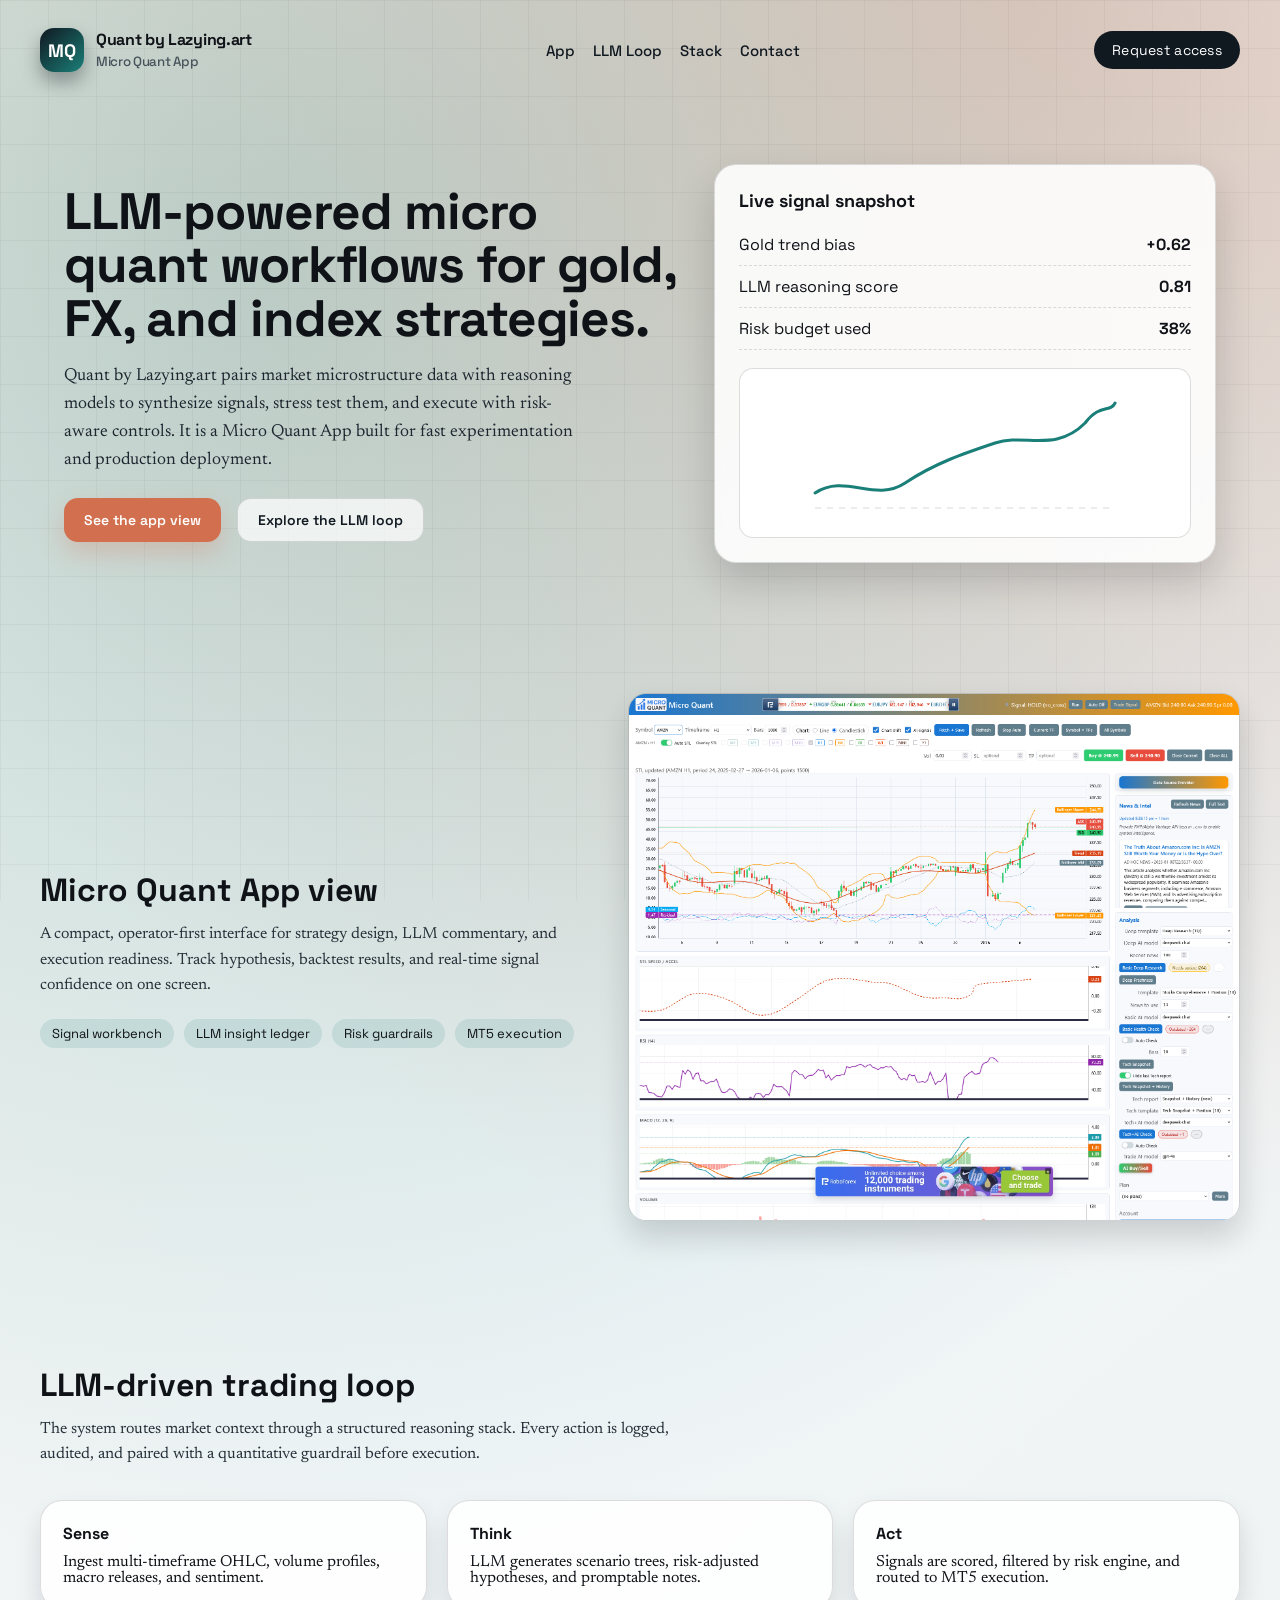
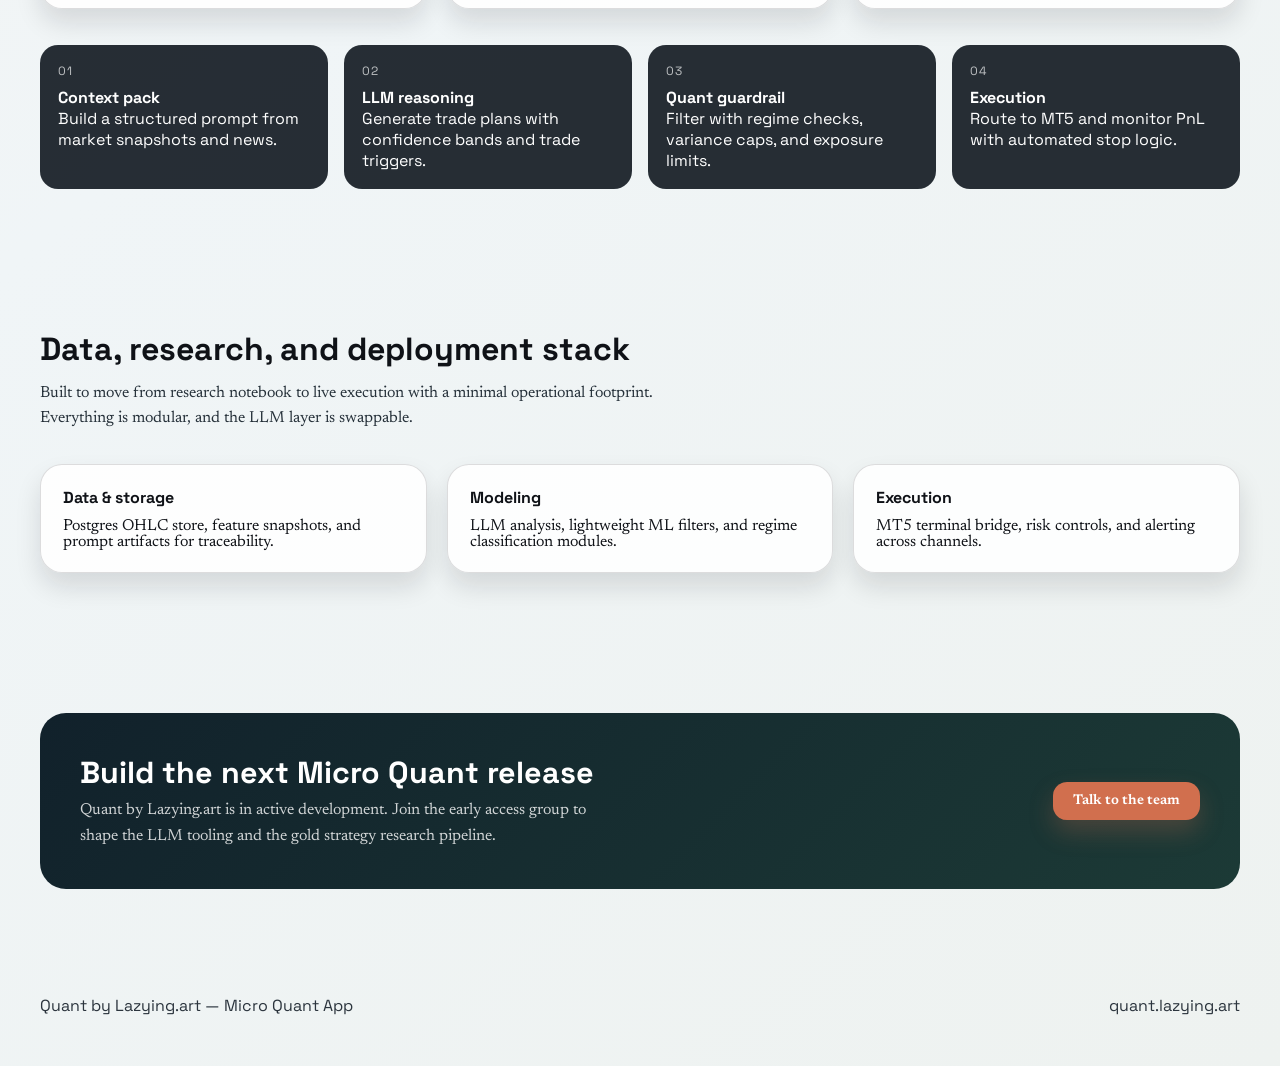
==== docs/index.html @ c565c8b7 "Site: move landing page into docs/ for GitHub Pages" ====
<!doctype html>
<html lang="en">
  <head>
    <meta charset="utf-8" />
    <meta name="viewport" content="width=device-width, initial-scale=1" />
    <title>Quant by Lazying.art — Micro Quant App</title>
    <meta
      name="description"
      content="Quant by Lazying.art is a Micro Quant App that uses LLM reasoning, real-time market data, and risk-aware execution to automate trading research and deployment."
    />
    <meta property="og:title" content="Quant by Lazying.art — Micro Quant App" />
    <meta
      property="og:description"
      content="LLM-guided research, signal synthesis, and execution for modern quantitative trading."
    />
    <meta property="og:type" content="website" />
    <meta property="og:url" content="https://quant.lazying.art" />

    <link rel="preconnect" href="https://fonts.googleapis.com" />
    <link rel="preconnect" href="https://fonts.gstatic.com" crossorigin />
    <link
      href="https://fonts.googleapis.com/css2?family=Space+Grotesk:wght@400;500;600;700&family=Newsreader:opsz,wght@6..72,400;6..72,600&display=swap"
      rel="stylesheet"
    />

    <style>
      :root {
        --ink: #0f1217;
        --night: #101820;
        --jade: #1b7f79;
        --copper: #d16f4e;
        --sand: #f4efe8;
        --fog: #e7ecef;
        --gold: #f2c94c;
        --glow: rgba(210, 111, 78, 0.25);
        --card: rgba(255, 255, 255, 0.88);
        --grid: rgba(15, 18, 23, 0.08);
        --border: rgba(15, 18, 23, 0.14);
        --shadow: 0 18px 38px rgba(15, 18, 23, 0.18);
        --radius: 22px;
        --max: 1200px;
      }

      * {
        box-sizing: border-box;
        margin: 0;
        padding: 0;
      }

      body {
        font-family: "Newsreader", "Times New Roman", serif;
        background:
          radial-gradient(circle at 20% 10%, rgba(27, 127, 121, 0.25), transparent 50%),
          radial-gradient(circle at 80% 0%, rgba(210, 111, 78, 0.3), transparent 45%),
          linear-gradient(140deg, #f6f3ee 0%, #f0f5f7 50%, #eef2f0 100%);
        color: var(--ink);
        min-height: 100vh;
      }

      body::before {
        content: "";
        position: fixed;
        inset: 0;
        background-image:
          linear-gradient(var(--grid) 1px, transparent 1px),
          linear-gradient(90deg, var(--grid) 1px, transparent 1px);
        background-size: 48px 48px;
        opacity: 0.45;
        pointer-events: none;
        z-index: 0;
      }

      header,
      section,
      footer {
        position: relative;
        z-index: 1;
      }

      header {
        padding: 28px 24px;
      }

      .nav {
        max-width: var(--max);
        margin: 0 auto;
        display: flex;
        align-items: center;
        justify-content: space-between;
        gap: 16px;
      }

      .logo {
        display: flex;
        align-items: center;
        gap: 12px;
        font-family: "Space Grotesk", sans-serif;
        font-weight: 700;
        letter-spacing: -0.02em;
      }

      .logo-mark {
        width: 44px;
        height: 44px;
        border-radius: 14px;
        background: linear-gradient(135deg, var(--night), var(--jade));
        display: grid;
        place-items: center;
        color: #fff;
        font-size: 18px;
        box-shadow: 0 10px 18px rgba(16, 24, 32, 0.35);
      }

      .nav-links {
        display: flex;
        gap: 18px;
        font-family: "Space Grotesk", sans-serif;
        font-weight: 500;
        font-size: 15px;
      }

      .nav-links a {
        text-decoration: none;
        color: var(--night);
      }

      .nav-cta {
        padding: 10px 18px;
        border-radius: 999px;
        background: var(--night);
        color: #fff;
        font-family: "Space Grotesk", sans-serif;
        text-decoration: none;
        font-size: 14px;
        letter-spacing: 0.02em;
      }

      .hero {
        max-width: var(--max);
        margin: 24px auto 0;
        padding: 40px 24px 60px;
        display: grid;
        grid-template-columns: 1.1fr 0.9fr;
        gap: 36px;
        align-items: center;
      }

      .hero h1 {
        font-family: "Space Grotesk", sans-serif;
        font-size: clamp(2.8rem, 4vw, 4.2rem);
        line-height: 1.05;
        letter-spacing: -0.02em;
        margin-bottom: 16px;
      }

      .hero p {
        font-size: 1.1rem;
        line-height: 1.6;
        max-width: 520px;
        color: #1e2730;
        margin-bottom: 24px;
      }

      .hero-actions {
        display: flex;
        gap: 16px;
        flex-wrap: wrap;
        font-family: "Space Grotesk", sans-serif;
      }

      .btn {
        padding: 12px 20px;
        border-radius: 14px;
        text-decoration: none;
        font-size: 14px;
        font-weight: 600;
        display: inline-flex;
        align-items: center;
        gap: 8px;
      }

      .btn-primary {
        background: var(--copper);
        color: #fff;
        box-shadow: 0 12px 24px var(--glow);
      }

      .btn-outline {
        border: 1px solid var(--border);
        color: var(--night);
        background: rgba(255, 255, 255, 0.7);
      }

      .hero-card {
        background: var(--card);
        border-radius: var(--radius);
        padding: 24px;
        box-shadow: var(--shadow);
        border: 1px solid var(--border);
      }

      .hero-card h3 {
        font-family: "Space Grotesk", sans-serif;
        font-size: 18px;
        margin-bottom: 12px;
      }

      .hero-card .metric {
        display: flex;
        align-items: baseline;
        justify-content: space-between;
        padding: 10px 0;
        border-bottom: 1px dashed var(--border);
        font-family: "Space Grotesk", sans-serif;
      }

      .hero-card .metric:last-child {
        border-bottom: 0;
      }

      .signal-chart {
        margin-top: 18px;
        background: #fff;
        border-radius: 14px;
        padding: 14px;
        border: 1px solid var(--border);
      }

      .signal-chart svg {
        width: 100%;
        height: 140px;
        display: block;
      }

      section {
        padding: 70px 24px;
      }

      .section-inner {
        max-width: var(--max);
        margin: 0 auto;
      }

      .section-title {
        font-family: "Space Grotesk", sans-serif;
        font-size: 2rem;
        margin-bottom: 12px;
      }

      .section-subtitle {
        max-width: 640px;
        line-height: 1.6;
        color: #26313a;
      }

      .grid-3 {
        margin-top: 32px;
        display: grid;
        grid-template-columns: repeat(3, 1fr);
        gap: 20px;
      }

      .card {
        background: var(--card);
        border: 1px solid var(--border);
        border-radius: var(--radius);
        padding: 22px;
        box-shadow: 0 14px 26px rgba(15, 18, 23, 0.12);
      }

      .card h4 {
        font-family: "Space Grotesk", sans-serif;
        margin-bottom: 10px;
      }

      .flow {
        margin-top: 36px;
        display: grid;
        grid-template-columns: repeat(4, 1fr);
        gap: 16px;
        align-items: stretch;
      }

      .flow-step {
        background: rgba(16, 24, 32, 0.9);
        color: #fff;
        border-radius: 18px;
        padding: 18px;
        font-family: "Space Grotesk", sans-serif;
      }

      .flow-step span {
        display: block;
        font-size: 12px;
        text-transform: uppercase;
        letter-spacing: 0.12em;
        margin-bottom: 8px;
        color: rgba(255, 255, 255, 0.7);
      }

      .app-section {
        display: grid;
        grid-template-columns: 1fr 1.1fr;
        gap: 32px;
        align-items: center;
      }

      .app-visual img {
        width: 100%;
        border-radius: 18px;
        border: 1px solid var(--border);
        box-shadow: 0 16px 30px rgba(15, 18, 23, 0.16);
      }

      .stack {
        display: flex;
        flex-wrap: wrap;
        gap: 10px;
        margin-top: 20px;
      }

      .tag {
        padding: 6px 12px;
        border-radius: 999px;
        background: rgba(27, 127, 121, 0.12);
        font-family: "Space Grotesk", sans-serif;
        font-size: 13px;
      }

      .cta {
        background: linear-gradient(135deg, #11212b, #1c3a36);
        color: #fff;
        border-radius: 26px;
        padding: 40px;
        display: flex;
        flex-wrap: wrap;
        gap: 20px;
        align-items: center;
        justify-content: space-between;
      }

      .cta h3 {
        font-family: "Space Grotesk", sans-serif;
        font-size: 1.9rem;
        margin-bottom: 6px;
      }

      .cta p {
        max-width: 520px;
        color: rgba(255, 255, 255, 0.8);
        line-height: 1.6;
      }

      footer {
        padding: 36px 24px 50px;
        font-family: "Space Grotesk", sans-serif;
        color: #2b343d;
      }

      .footer-inner {
        max-width: var(--max);
        margin: 0 auto;
        display: flex;
        flex-wrap: wrap;
        gap: 18px;
        align-items: center;
        justify-content: space-between;
      }

      .reveal {
        opacity: 0;
        transform: translateY(20px);
        transition: all 0.6s ease;
      }

      .reveal.is-visible {
        opacity: 1;
        transform: translateY(0);
      }

      @media (max-width: 980px) {
        .hero {
          grid-template-columns: 1fr;
        }

        .app-section {
          grid-template-columns: 1fr;
        }

        .grid-3 {
          grid-template-columns: 1fr;
        }

        .flow {
          grid-template-columns: 1fr;
        }

        .nav-links {
          display: none;
        }
      }
    </style>
  </head>
  <body>
    <header>
      <nav class="nav">
        <div class="logo">
          <div class="logo-mark">MQ</div>
          <div>
            <div>Quant by Lazying.art</div>
            <small style="font-weight: 500; color: #47515a;">Micro Quant App</small>
          </div>
        </div>
        <div class="nav-links">
          <a href="#app">App</a>
          <a href="#llm">LLM Loop</a>
          <a href="#stack">Stack</a>
          <a href="#contact">Contact</a>
        </div>
        <a class="nav-cta" href="#contact">Request access</a>
      </nav>
    </header>

    <main>
      <section class="hero">
        <div>
          <h1>LLM-powered micro quant workflows for gold, FX, and index strategies.</h1>
          <p>
            Quant by Lazying.art pairs market microstructure data with reasoning models to
            synthesize signals, stress test them, and execute with risk-aware controls. It is a
            Micro Quant App built for fast experimentation and production deployment.
          </p>
          <div class="hero-actions">
            <a class="btn btn-primary" href="#app">See the app view</a>
            <a class="btn btn-outline" href="#llm">Explore the LLM loop</a>
          </div>
        </div>
        <div class="hero-card reveal">
          <h3>Live signal snapshot</h3>
          <div class="metric">
            <span>Gold trend bias</span>
            <strong>+0.62</strong>
          </div>
          <div class="metric">
            <span>LLM reasoning score</span>
            <strong>0.81</strong>
          </div>
          <div class="metric">
            <span>Risk budget used</span>
            <strong>38%</strong>
          </div>
          <div class="signal-chart">
            <svg viewBox="0 0 300 140" fill="none">
              <path
                d="M0 110 C 30 90, 60 120, 90 100 C 120 80, 150 70, 180 60 C 210 50, 240 70, 270 40 C 285 20, 295 30, 300 20"
                stroke="#1b7f79"
                stroke-width="3"
                stroke-linecap="round"
              />
              <path
                d="M0 125 L300 125"
                stroke="#d4d8dc"
                stroke-width="1"
                stroke-dasharray="6 6"
              />
            </svg>
          </div>
        </div>
      </section>

      <section id="app">
        <div class="section-inner app-section">
          <div>
            <h2 class="section-title">Micro Quant App view</h2>
            <p class="section-subtitle">
              A compact, operator-first interface for strategy design, LLM commentary, and
              execution readiness. Track hypothesis, backtest results, and real-time signal
              confidence on one screen.
            </p>
            <div class="stack">
              <span class="tag">Signal workbench</span>
              <span class="tag">LLM insight ledger</span>
              <span class="tag">Risk guardrails</span>
              <span class="tag">MT5 execution</span>
            </div>
          </div>
          <div class="app-visual reveal">
            <img
              src="media/micro-quant-ui.png"
              alt="Micro Quant App UI demo"
              loading="lazy"
            />
          </div>
        </div>
      </section>

      <section id="llm">
        <div class="section-inner">
          <h2 class="section-title">LLM-driven trading loop</h2>
          <p class="section-subtitle">
            The system routes market context through a structured reasoning stack. Every action
            is logged, audited, and paired with a quantitative guardrail before execution.
          </p>
          <div class="grid-3">
            <div class="card reveal">
              <h4>Sense</h4>
              <p>Ingest multi-timeframe OHLC, volume profiles, macro releases, and sentiment.</p>
            </div>
            <div class="card reveal">
              <h4>Think</h4>
              <p>LLM generates scenario trees, risk-adjusted hypotheses, and promptable notes.</p>
            </div>
            <div class="card reveal">
              <h4>Act</h4>
              <p>Signals are scored, filtered by risk engine, and routed to MT5 execution.</p>
            </div>
          </div>
          <div class="flow">
            <div class="flow-step reveal">
              <span>01</span>
              <strong>Context pack</strong>
              <p>Build a structured prompt from market snapshots and news.</p>
            </div>
            <div class="flow-step reveal">
              <span>02</span>
              <strong>LLM reasoning</strong>
              <p>Generate trade plans with confidence bands and trade triggers.</p>
            </div>
            <div class="flow-step reveal">
              <span>03</span>
              <strong>Quant guardrail</strong>
              <p>Filter with regime checks, variance caps, and exposure limits.</p>
            </div>
            <div class="flow-step reveal">
              <span>04</span>
              <strong>Execution</strong>
              <p>Route to MT5 and monitor PnL with automated stop logic.</p>
            </div>
          </div>
        </div>
      </section>

      <section id="stack">
        <div class="section-inner">
          <h2 class="section-title">Data, research, and deployment stack</h2>
          <p class="section-subtitle">
            Built to move from research notebook to live execution with a minimal operational
            footprint. Everything is modular, and the LLM layer is swappable.
          </p>
          <div class="grid-3">
            <div class="card reveal">
              <h4>Data & storage</h4>
              <p>Postgres OHLC store, feature snapshots, and prompt artifacts for traceability.</p>
            </div>
            <div class="card reveal">
              <h4>Modeling</h4>
              <p>LLM analysis, lightweight ML filters, and regime classification modules.</p>
            </div>
            <div class="card reveal">
              <h4>Execution</h4>
              <p>MT5 terminal bridge, risk controls, and alerting across channels.</p>
            </div>
          </div>
        </div>
      </section>

      <section id="contact">
        <div class="section-inner">
          <div class="cta reveal">
            <div>
              <h3>Build the next Micro Quant release</h3>
              <p>
                Quant by Lazying.art is in active development. Join the early access group to
                shape the LLM tooling and the gold strategy research pipeline.
              </p>
            </div>
            <a class="btn btn-primary" href="mailto:hello@lazying.art">Talk to the team</a>
          </div>
        </div>
      </section>
    </main>

    <footer>
      <div class="footer-inner">
        <div>Quant by Lazying.art — Micro Quant App</div>
        <div>quant.lazying.art</div>
      </div>
    </footer>

    <script>
      const observer = new IntersectionObserver(
        (entries) => {
          entries.forEach((entry) => {
            if (entry.isIntersecting) {
              entry.target.classList.add("is-visible");
            }
          });
        },
        { threshold: 0.15 }
      );

      document.querySelectorAll(".reveal").forEach((el) => observer.observe(el));
    </script>
  </body>
</html>
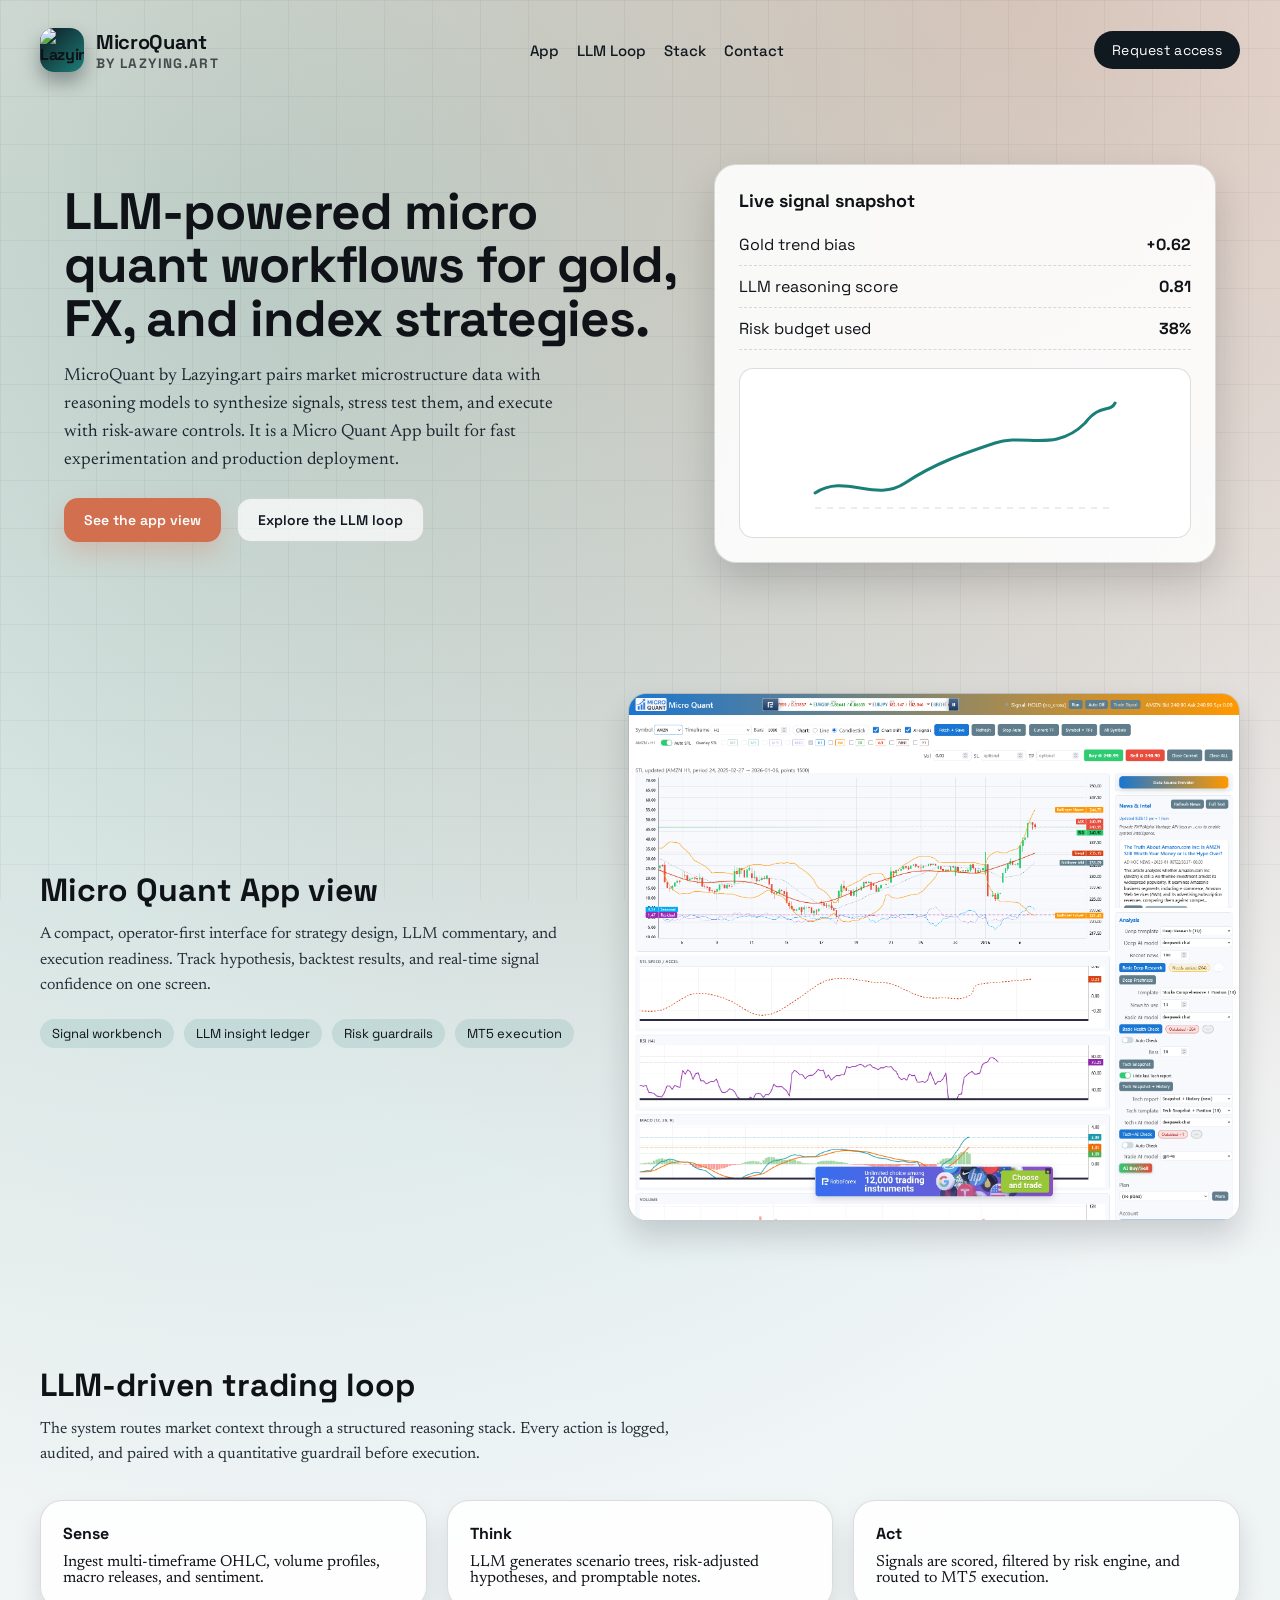
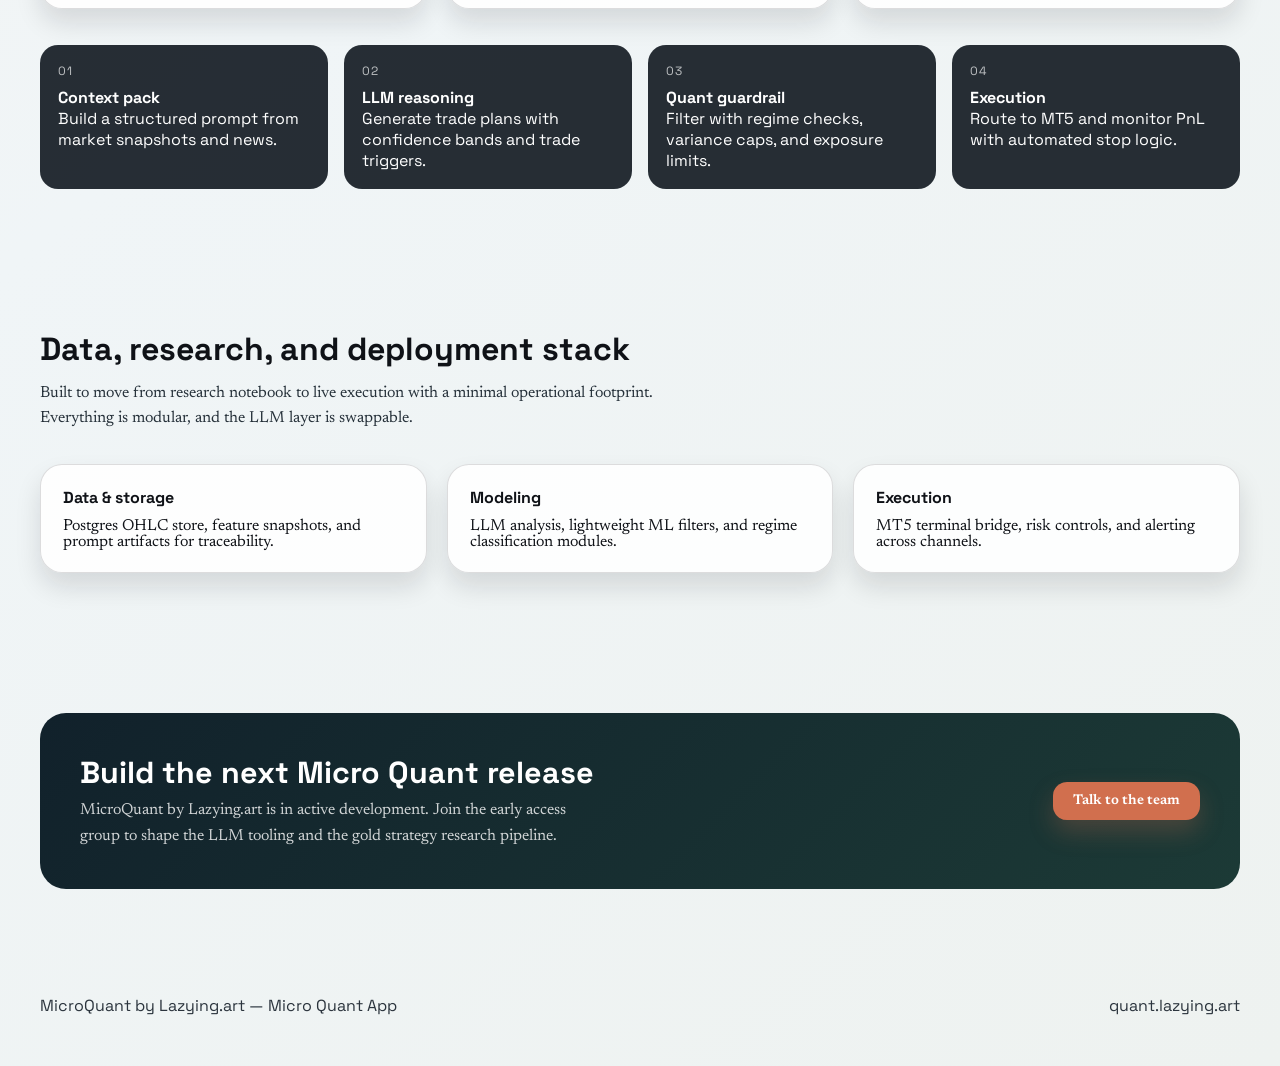
==== commit 2a599266: "Site: brand MicroQuant with Lazying.art logo" ====
--- a/docs/index.html
+++ b/docs/index.html
@@ -3,12 +3,12 @@
   <head>
     <meta charset="utf-8" />
     <meta name="viewport" content="width=device-width, initial-scale=1" />
-    <title>Quant by Lazying.art — Micro Quant App</title>
+    <title>MicroQuant by Lazying.art — Micro Quant App</title>
     <meta
       name="description"
-      content="Quant by Lazying.art is a Micro Quant App that uses LLM reasoning, real-time market data, and risk-aware execution to automate trading research and deployment."
+      content="MicroQuant by Lazying.art is a Micro Quant App that uses LLM reasoning, real-time market data, and risk-aware execution to automate trading research and deployment."
     />
-    <meta property="og:title" content="Quant by Lazying.art — Micro Quant App" />
+    <meta property="og:title" content="MicroQuant by Lazying.art — Micro Quant App" />
     <meta
       property="og:description"
       content="LLM-guided research, signal synthesis, and execution for modern quantitative trading."
@@ -97,6 +97,8 @@
         font-family: "Space Grotesk", sans-serif;
         font-weight: 700;
         letter-spacing: -0.02em;
+        color: inherit;
+        text-decoration: none;
       }
 
       .logo-mark {
@@ -106,9 +108,27 @@
         background: linear-gradient(135deg, var(--night), var(--jade));
         display: grid;
         place-items: center;
-        color: #fff;
-        font-size: 18px;
         box-shadow: 0 10px 18px rgba(16, 24, 32, 0.35);
+        overflow: hidden;
+      }
+
+      .logo-mark img {
+        width: 100%;
+        height: 100%;
+        object-fit: contain;
+        display: block;
+      }
+
+      .logo-title {
+        font-size: 1.25rem;
+      }
+
+      .logo-subtitle {
+        font-size: 0.85rem;
+        display: block;
+        color: rgba(15, 18, 23, 0.7);
+        letter-spacing: 0.1em;
+        text-transform: uppercase;
       }
 
       .nav-links {
@@ -404,13 +424,20 @@
   <body>
     <header>
       <nav class="nav">
-        <div class="logo">
-          <div class="logo-mark">MQ</div>
-          <div>
-            <div>Quant by Lazying.art</div>
-            <small style="font-weight: 500; color: #47515a;">Micro Quant App</small>
-          </div>
-        </div>
+      <a
+        class="logo"
+        href="https://lazying.art"
+        target="_blank"
+        rel="noopener noreferrer"
+      >
+        <div class="logo-mark">
+          <img src="https://lazying.art/logo-w-text.svg" alt="Lazying.art" />
+        </div>
+        <div>
+          <div class="logo-title">MicroQuant</div>
+          <small class="logo-subtitle">by Lazying.art</small>
+        </div>
+      </a>
         <div class="nav-links">
           <a href="#app">App</a>
           <a href="#llm">LLM Loop</a>
@@ -426,7 +453,7 @@
         <div>
           <h1>LLM-powered micro quant workflows for gold, FX, and index strategies.</h1>
           <p>
-            Quant by Lazying.art pairs market microstructure data with reasoning models to
+            MicroQuant by Lazying.art pairs market microstructure data with reasoning models to
             synthesize signals, stress test them, and execute with risk-aware controls. It is a
             Micro Quant App built for fast experimentation and production deployment.
           </p>
@@ -570,7 +597,7 @@
             <div>
               <h3>Build the next Micro Quant release</h3>
               <p>
-                Quant by Lazying.art is in active development. Join the early access group to
+                MicroQuant by Lazying.art is in active development. Join the early access group to
                 shape the LLM tooling and the gold strategy research pipeline.
               </p>
             </div>
@@ -582,7 +609,7 @@
 
     <footer>
       <div class="footer-inner">
-        <div>Quant by Lazying.art — Micro Quant App</div>
+        <div>MicroQuant by Lazying.art — Micro Quant App</div>
         <div>quant.lazying.art</div>
       </div>
     </footer>
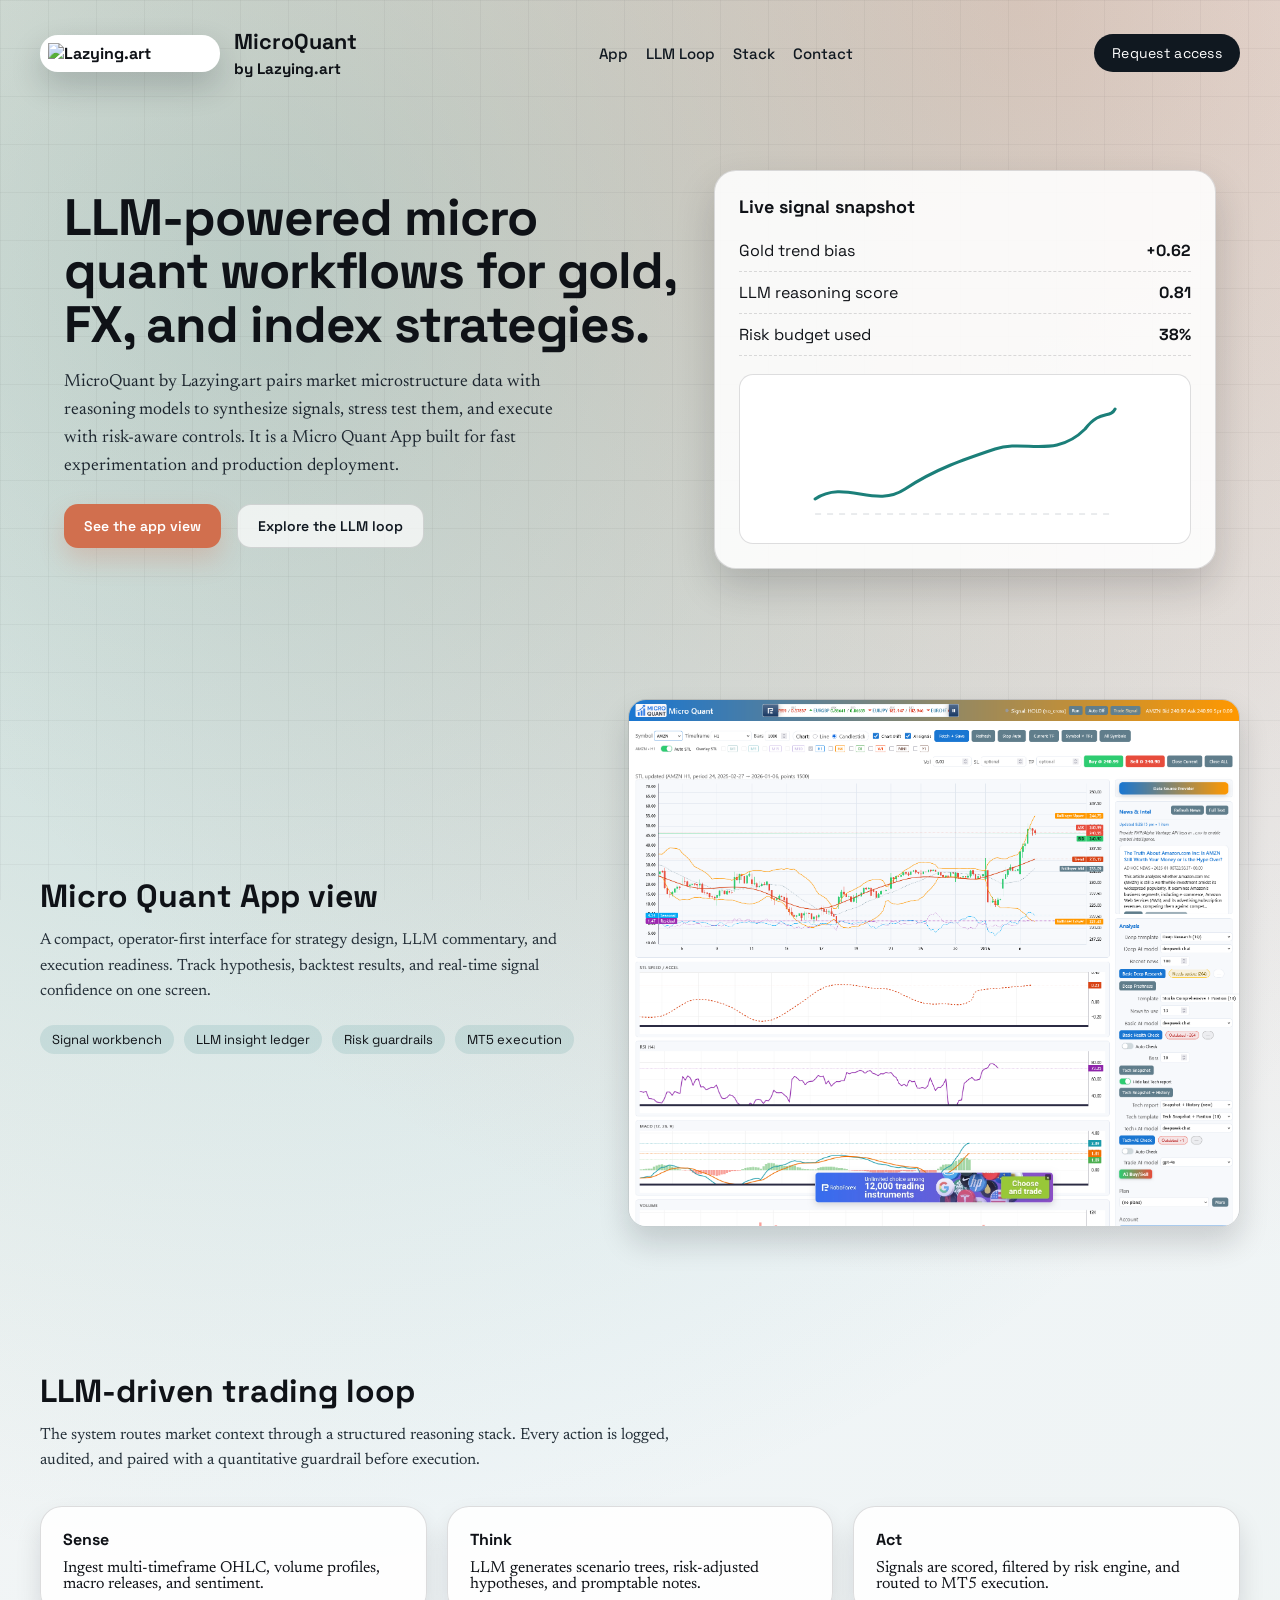
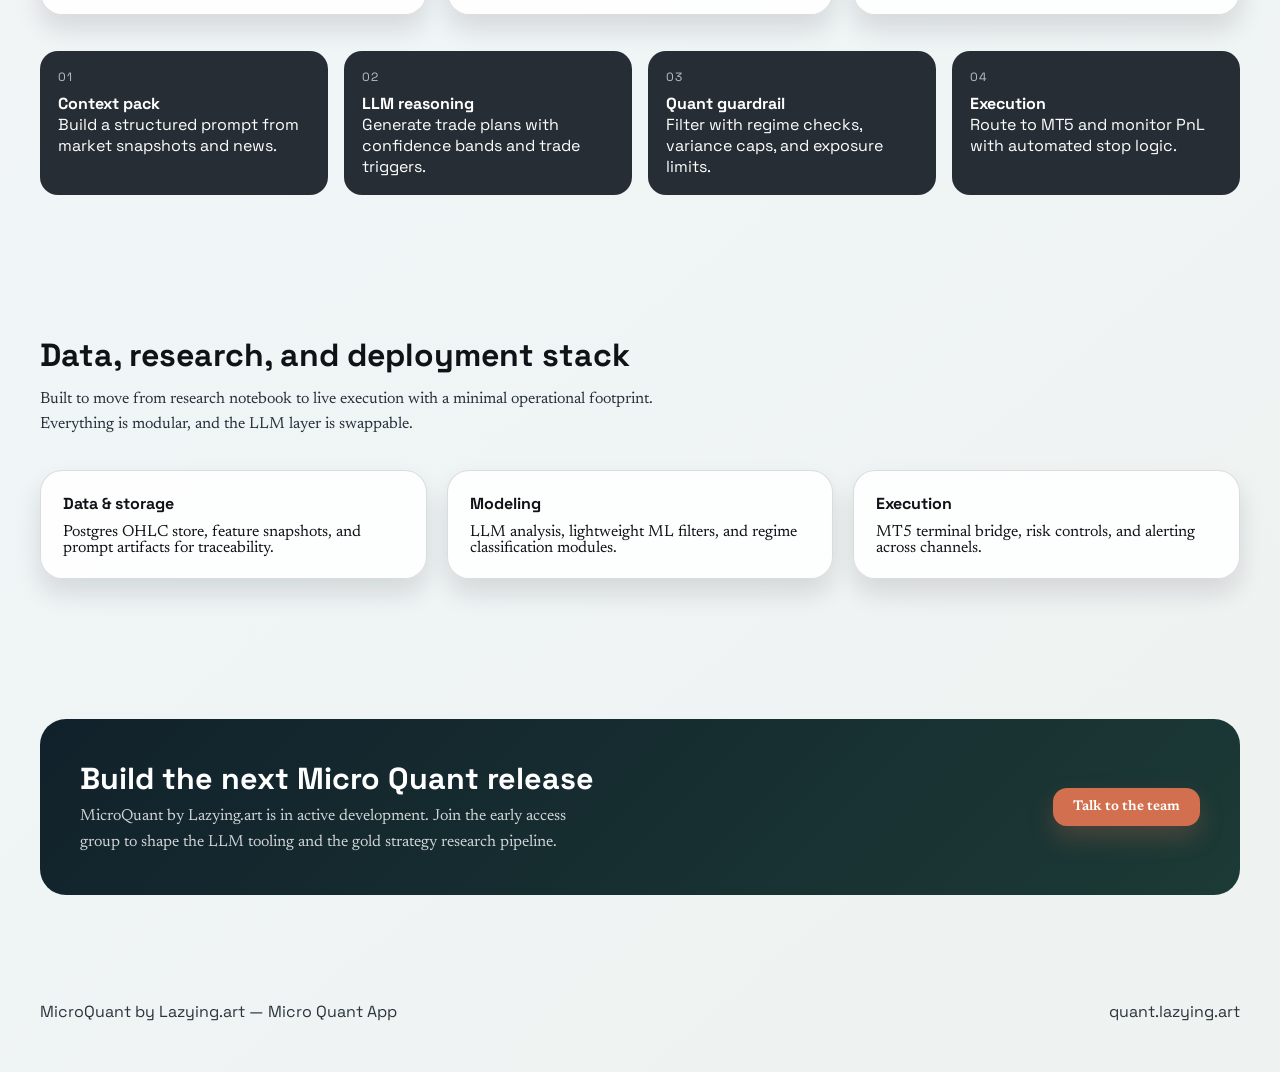
==== commit feb7962c: "Site: use Lazying.art logo art for header" ====
--- a/docs/index.html
+++ b/docs/index.html
@@ -93,42 +93,42 @@
       .logo {
         display: flex;
         align-items: center;
-        gap: 12px;
+        gap: 14px;
         font-family: "Space Grotesk", sans-serif;
         font-weight: 700;
-        letter-spacing: -0.02em;
         color: inherit;
         text-decoration: none;
       }
 
       .logo-mark {
-        width: 44px;
-        height: 44px;
-        border-radius: 14px;
-        background: linear-gradient(135deg, var(--night), var(--jade));
+        width: 180px;
+        height: auto;
+        border-radius: 18px;
+        box-shadow: 0 14px 32px rgba(16, 24, 32, 0.2);
+        background: #fff;
+        padding: 8px;
         display: grid;
         place-items: center;
-        box-shadow: 0 10px 18px rgba(16, 24, 32, 0.35);
-        overflow: hidden;
       }
 
       .logo-mark img {
         width: 100%;
-        height: 100%;
-        object-fit: contain;
+        height: auto;
         display: block;
       }
 
-      .logo-title {
-        font-size: 1.25rem;
-      }
-
-      .logo-subtitle {
-        font-size: 0.85rem;
-        display: block;
-        color: rgba(15, 18, 23, 0.7);
-        letter-spacing: 0.1em;
-        text-transform: uppercase;
+      .logo-caption {
+        display: flex;
+        flex-direction: column;
+        gap: 4px;
+      }
+
+      .logo-caption span {
+        font-size: 0.95rem;
+      }
+
+      .logo-caption strong {
+        font-size: 1.35rem;
       }
 
       .nav-links {
@@ -431,11 +431,11 @@
         rel="noopener noreferrer"
       >
         <div class="logo-mark">
-          <img src="https://lazying.art/logo-w-text.svg" alt="Lazying.art" />
-        </div>
-        <div>
-          <div class="logo-title">MicroQuant</div>
-          <small class="logo-subtitle">by Lazying.art</small>
+          <img src="https://lazying.art/logos/logo-w-text.svg" alt="Lazying.art" />
+        </div>
+        <div class="logo-caption">
+          <strong>MicroQuant</strong>
+          <span>by Lazying.art</span>
         </div>
       </a>
         <div class="nav-links">
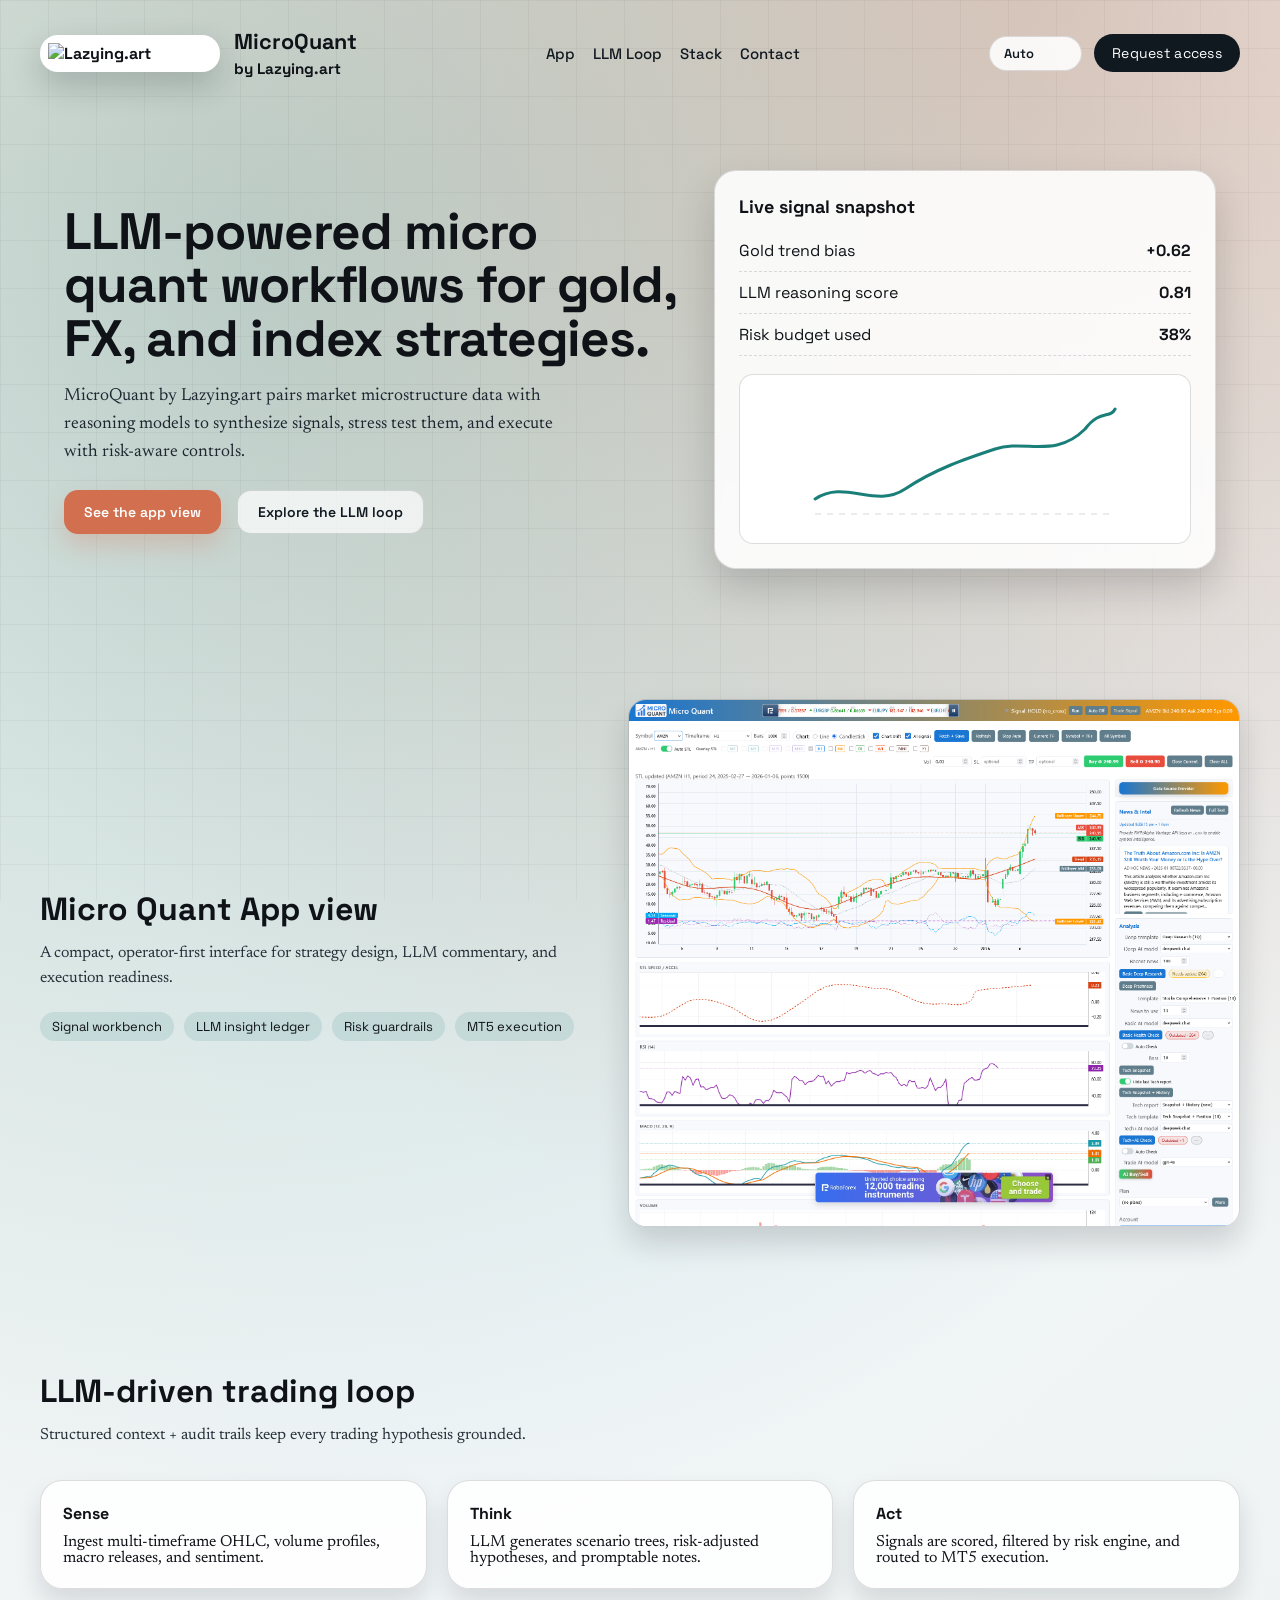
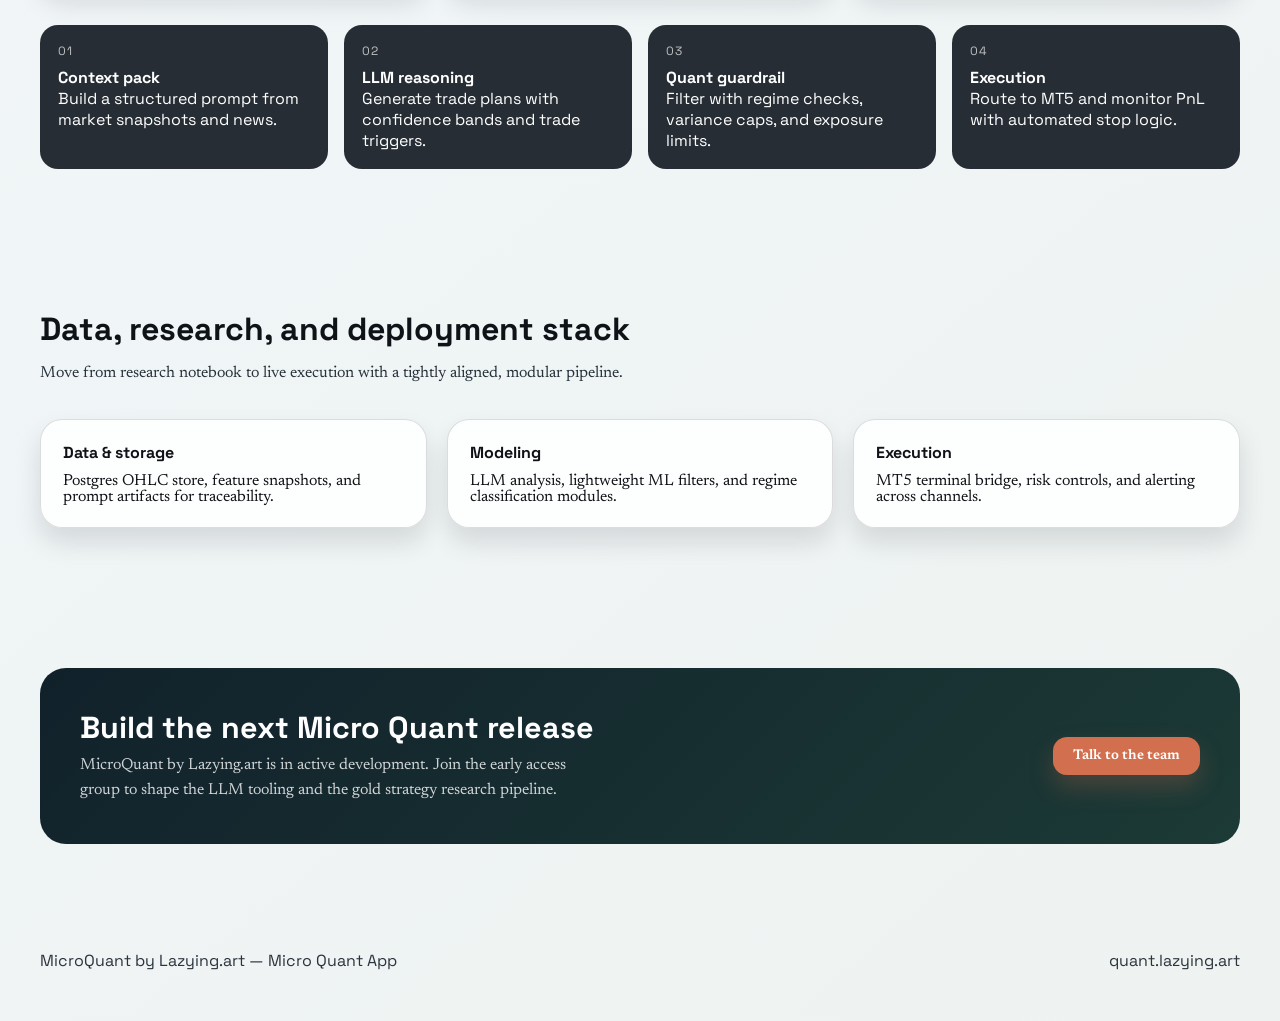
==== commit 5b5d2352: "Site: add multilingual selector and translations" ====
--- a/docs/index.html
+++ b/docs/index.html
@@ -144,6 +144,26 @@
         color: var(--night);
       }
 
+      .nav-controls {
+        display: flex;
+        align-items: center;
+        gap: 12px;
+      }
+
+      #langSelect {
+        appearance: none;
+        -webkit-appearance: none;
+        border: 1px solid var(--border);
+        border-radius: 999px;
+        padding: 8px 14px;
+        background: var(--card);
+        color: var(--night);
+        font-family: "Space Grotesk", sans-serif;
+        font-weight: 600;
+        font-size: 13px;
+        cursor: pointer;
+      }
+
       .nav-cta {
         padding: 10px 18px;
         border-radius: 999px;
@@ -424,42 +444,56 @@
   <body>
     <header>
       <nav class="nav">
-      <a
-        class="logo"
-        href="https://lazying.art"
-        target="_blank"
-        rel="noopener noreferrer"
-      >
-        <div class="logo-mark">
-          <img src="https://lazying.art/logos/logo-w-text.svg" alt="Lazying.art" />
+        <a
+          class="logo"
+          href="https://lazying.art"
+          target="_blank"
+          rel="noopener noreferrer"
+        >
+          <div class="logo-mark">
+            <img src="https://lazying.art/logos/logo.png" alt="Lazying.art" />
+          </div>
+          <div class="logo-caption">
+            <strong>MicroQuant</strong>
+            <span>by Lazying.art</span>
+          </div>
+        </a>
+        <div class="nav-links">
+          <a href="#app" data-i18n="nav_app">App</a>
+          <a href="#llm" data-i18n="nav_llm">LLM Loop</a>
+          <a href="#stack" data-i18n="nav_stack">Stack</a>
+          <a href="#contact" data-i18n="nav_contact">Contact</a>
         </div>
-        <div class="logo-caption">
-          <strong>MicroQuant</strong>
-          <span>by Lazying.art</span>
+        <div class="nav-controls">
+          <select id="langSelect">
+            <option value="auto">Auto</option>
+            <option value="en">English</option>
+            <option value="zh-Hans">简体</option>
+            <option value="zh-Hant">繁體</option>
+            <option value="ja">日本語</option>
+            <option value="ko">한국어</option>
+            <option value="vi">Tiếng Việt</option>
+            <option value="ar">العربية</option>
+            <option value="fr">Français</option>
+            <option value="es">Español</option>
+          </select>
+          <a class="nav-cta" href="#contact" data-i18n="nav_request">Request access</a>
         </div>
-      </a>
-        <div class="nav-links">
-          <a href="#app">App</a>
-          <a href="#llm">LLM Loop</a>
-          <a href="#stack">Stack</a>
-          <a href="#contact">Contact</a>
-        </div>
-        <a class="nav-cta" href="#contact">Request access</a>
       </nav>
     </header>
 
     <main>
       <section class="hero">
         <div>
-          <h1>LLM-powered micro quant workflows for gold, FX, and index strategies.</h1>
-          <p>
+          <h1 data-i18n="hero_title">LLM-powered micro quant workflows for gold, FX, and index strategies.</h1>
+          <p data-i18n="hero_desc">
             MicroQuant by Lazying.art pairs market microstructure data with reasoning models to
             synthesize signals, stress test them, and execute with risk-aware controls. It is a
             Micro Quant App built for fast experimentation and production deployment.
           </p>
           <div class="hero-actions">
-            <a class="btn btn-primary" href="#app">See the app view</a>
-            <a class="btn btn-outline" href="#llm">Explore the LLM loop</a>
+            <a class="btn btn-primary" href="#app" data-i18n="btn_app">See the app view</a>
+            <a class="btn btn-outline" href="#llm" data-i18n="btn_llm">Explore the LLM loop</a>
           </div>
         </div>
         <div class="hero-card reveal">
@@ -498,8 +532,8 @@
       <section id="app">
         <div class="section-inner app-section">
           <div>
-            <h2 class="section-title">Micro Quant App view</h2>
-            <p class="section-subtitle">
+            <h2 class="section-title" data-i18n="section_app_title">Micro Quant App view</h2>
+            <p class="section-subtitle" data-i18n="section_app_subtitle">
               A compact, operator-first interface for strategy design, LLM commentary, and
               execution readiness. Track hypothesis, backtest results, and real-time signal
               confidence on one screen.
@@ -523,8 +557,8 @@
 
       <section id="llm">
         <div class="section-inner">
-          <h2 class="section-title">LLM-driven trading loop</h2>
-          <p class="section-subtitle">
+          <h2 class="section-title" data-i18n="section_llm_title">LLM-driven trading loop</h2>
+          <p class="section-subtitle" data-i18n="section_llm_subtitle">
             The system routes market context through a structured reasoning stack. Every action
             is logged, audited, and paired with a quantitative guardrail before execution.
           </p>
@@ -569,8 +603,8 @@
 
       <section id="stack">
         <div class="section-inner">
-          <h2 class="section-title">Data, research, and deployment stack</h2>
-          <p class="section-subtitle">
+          <h2 class="section-title" data-i18n="section_stack_title">Data, research, and deployment stack</h2>
+          <p class="section-subtitle" data-i18n="section_stack_subtitle">
             Built to move from research notebook to live execution with a minimal operational
             footprint. Everything is modular, and the LLM layer is swappable.
           </p>
@@ -595,13 +629,13 @@
         <div class="section-inner">
           <div class="cta reveal">
             <div>
-              <h3>Build the next Micro Quant release</h3>
-              <p>
+              <h3 data-i18n="cta_title">Build the next Micro Quant release</h3>
+              <p data-i18n="cta_desc">
                 MicroQuant by Lazying.art is in active development. Join the early access group to
                 shape the LLM tooling and the gold strategy research pipeline.
               </p>
             </div>
-            <a class="btn btn-primary" href="mailto:hello@lazying.art">Talk to the team</a>
+            <a class="btn btn-primary" href="mailto:hello@lazying.art" data-i18n="cta_button">Talk to the team</a>
           </div>
         </div>
       </section>
@@ -628,5 +662,262 @@
 
       document.querySelectorAll(".reveal").forEach((el) => observer.observe(el));
     </script>
+    <script>
+      const translations = {
+        en: {
+          nav_app: "App",
+          nav_llm: "LLM Loop",
+          nav_stack: "Stack",
+          nav_contact: "Contact",
+          nav_request: "Request access",
+          hero_title: "LLM-powered micro quant workflows for gold, FX, and index strategies.",
+          hero_desc:
+            "MicroQuant by Lazying.art pairs market microstructure data with reasoning models to synthesize signals, stress test them, and execute with risk-aware controls.",
+          btn_app: "See the app view",
+          btn_llm: "Explore the LLM loop",
+          section_app_title: "Micro Quant App view",
+          section_app_subtitle:
+            "A compact, operator-first interface for strategy design, LLM commentary, and execution readiness.",
+          section_llm_title: "LLM-driven trading loop",
+          section_llm_subtitle:
+            "Structured context + audit trails keep every trading hypothesis grounded.",
+          section_stack_title: "Data, research, and deployment stack",
+          section_stack_subtitle:
+            "Move from research notebook to live execution with a tightly aligned, modular pipeline.",
+          cta_title: "Build the next Micro Quant release",
+          cta_desc:
+            "MicroQuant by Lazying.art is in active development. Join the early access group to shape the LLM tooling and the gold strategy research pipeline.",
+          cta_button: "Talk to the team",
+        },
+        "zh-Hans": {
+          nav_app: "应用",
+          nav_llm: "LLM 循环",
+          nav_stack: "栈",
+          nav_contact: "联系",
+          nav_request: "申请访问",
+          hero_title: "LLM 驱动的黄金、外汇与指数微型量化流程。",
+          hero_desc:
+            "MicroQuant by Lazying.art 将微观市场数据与推理模型结合，生成信号、检验稳定性，并在风险控制下执行策略。",
+          btn_app: "查看应用界面",
+          btn_llm: "探索 LLM 循环",
+          section_app_title: "Micro Quant 应用视图",
+          section_app_subtitle: "面向操作者的策略设计、LLM 注释与执行准备界面。",
+          section_llm_title: "LLM 驱动的交易闭环",
+          section_llm_subtitle: "结构化上下文与审计记录让每次交易假设透明可追溯。",
+          section_stack_title: "数据、研究与部署栈",
+          section_stack_subtitle: "从研究笔记走向实盘执行，模块化流程紧密衔接。",
+          cta_title: "共建下一代 Micro Quant",
+          cta_desc:
+            "MicroQuant by Lazying.art 仍在开发中。加入早期访问组，共同塑造 LLM 工具与黄金策略研究流程。",
+          cta_button: "联系我们",
+        },
+        "zh-Hant": {
+          nav_app: "應用",
+          nav_llm: "LLM 循環",
+          nav_stack: "堆疊",
+          nav_contact: "聯絡",
+          nav_request: "申請存取",
+          hero_title: "LLM 驅動的黃金、外匯與指數微型量化流程。",
+          hero_desc:
+            "MicroQuant by Lazying.art 結合微觀市場資料與推理模型，生成訊號、驗證可靠性，在風險控管下執行策略。",
+          btn_app: "查看應用畫面",
+          btn_llm: "探索 LLM 循環",
+          section_app_title: "Micro Quant 應用視圖",
+          section_app_subtitle: "以操作者為中心的策略設計、LLM 注釋與執行準備介面。",
+          section_llm_title: "LLM 驅動的交易迴圈",
+          section_llm_subtitle: "結構化上下文與稽核紀錄讓每次交易假設透明可追蹤。",
+          section_stack_title: "資料、研究與部署堆疊",
+          section_stack_subtitle: "從研究筆記跨入實盤執行，模組化流程緊密銜接。",
+          cta_title: "共創下一代 Micro Quant",
+          cta_desc:
+            "MicroQuant by Lazying.art 正在持續迭代。加入早期存取組，共同打造 LLM 工具與黃金策略研究鏈路。",
+          cta_button: "聯絡團隊",
+        },
+        ja: {
+          nav_app: "アプリ",
+          nav_llm: "LLM ループ",
+          nav_stack: "スタック",
+          nav_contact: "お問い合わせ",
+          nav_request: "アクセス申請",
+          hero_title: "金・FX・指数向けのLLM駆動マイクロクオンツワークフロー。",
+          hero_desc:
+            "MicroQuant by Lazying.art は、マーケットの微細データを推論モデルに渡し、信号生成、検証、リスク管理された実行まで統合します。",
+          btn_app: "アプリを表示",
+          btn_llm: "LLMループを見る",
+          section_app_title: "Micro Quantアプリビュー",
+          section_app_subtitle: "戦略設計、LLMコメント、実行準備を一画面に。",
+          section_llm_title: "LLM駆動トレーディングループ",
+          section_llm_subtitle: "構造化された文脈と監査ログが仮説を支えます。",
+          section_stack_title: "データ・研究・展開スタック",
+          section_stack_subtitle: "リサーチから実運用までモジュールを連携。",
+          cta_title: "次の Micro Quant を共につくる",
+          cta_desc:
+            "MicroQuant by Lazying.art は現在進行形で拡張中。早期アクセスグループに参加して、LLMツールとゴールド戦略を育てましょう。",
+          cta_button: "チームに連絡",
+        },
+        ko: {
+          nav_app: "앱",
+          nav_llm: "LLM 루프",
+          nav_stack: "스택",
+          nav_contact: "문의",
+          nav_request: "접속 요청",
+          hero_title: "금, FX, 지수 전략을 위한 LLM 기반 마이크로퀀트 워크플로.",
+          hero_desc:
+            "MicroQuant by Lazying.art은 시장 미시 데이터와 추론 모델을 결합하여 시그널 생성, 스트레스 테스트, 리스크 관리된 실행을 하나로 엮습니다.",
+          btn_app: "앱 보기",
+          btn_llm: "LLM 루프 탐색",
+          section_app_title: "Micro Quant 앱 뷰",
+          section_app_subtitle: "전략 설계·LLM 모니터·실행 준비를 한 화면에.",
+          section_llm_title: "LLM 중심 트레이딩 루프",
+          section_llm_subtitle: "구조화된 컨텍스트와 감사 로그로 가설을 단단히 지탱합니다.",
+          section_stack_title: "데이터·연구·배포 스택",
+          section_stack_subtitle: "리서치 노트에서 실전 실행까지 모듈 연계를 유지합니다.",
+          cta_title: "다음 Micro Quant을 함께 제작",
+          cta_desc:
+            "MicroQuant by Lazying.art은 여전히 개발 중입니다. 얼리 액세스 그룹에 참여해 LLM 도구와 골드 전략을 함께 빚어보세요.",
+          cta_button: "팀에 연락",
+        },
+        vi: {
+          nav_app: "Ứng dụng",
+          nav_llm: "Vòng LLM",
+          nav_stack: "Ngăn xếp",
+          nav_contact: "Liên hệ",
+          nav_request: "Yêu cầu truy cập",
+          hero_title: "Luồng micro quant dùng LLM cho vàng, FX và chỉ số.",
+          hero_desc:
+            "MicroQuant by Lazying.art kết nối dữ liệu vi mô thị trường với mô hình suy luận để sinh tín hiệu, kiểm tra và thực hiện trong vùng kiểm soát rủi ro.",
+          btn_app: "Xem giao diện",
+          btn_llm: "Khám phá vòng LLM",
+          section_app_title: "Giao diện Micro Quant",
+          section_app_subtitle: "Không gian cho thiết kế chiến lược, nhận xét LLM và chuẩn bị thực thi.",
+          section_llm_title: "Vòng lặp giao dịch LLM",
+          section_llm_subtitle: "Ngữ cảnh cấu trúc và lịch sử kiểm toán giữ cho giả thuyết vững vàng.",
+          section_stack_title: "Ngăn xếp dữ liệu, nghiên cứu và triển khai",
+          section_stack_subtitle: "Chuyển từ sổ tay nghiên cứu sang thực thi với pipeline module hóa.",
+          cta_title: "Xây Micro Quant tiếp theo cùng nhau",
+          cta_desc:
+            "MicroQuant by Lazying.art đang trong giai đoạn phát triển. Tham gia nhóm truy cập sớm để định hình công cụ LLM và chiến lược vàng.",
+          cta_button: "Liên hệ đội ngũ",
+        },
+        ar: {
+          nav_app: "التطبيق",
+          nav_llm: "دورة LLM",
+          nav_stack: "البنية",
+          nav_contact: "اتصل",
+          nav_request: "طلب وصول",
+          hero_title: "سير عمل مايكرو كوانت مدفوع بالـ LLM للذهب والفوركس والمؤشرات.",
+          hero_desc:
+            "MicroQuant by Lazying.art يربط بيانات السوق الدقيقة بنماذج الاستدلال لتوليد إشارات، اختبارها، وتنفيذها بإشراف رقابة المخاطر.",
+          btn_app: "عرض الواجهة",
+          btn_llm: "استكشف دورة LLM",
+          section_app_title: "واجهة Micro Quant",
+          section_app_subtitle: "مساحة منظمة لتصميم الاستراتيجيات وتعليقات LLM والإعداد للتنفيذ.",
+          section_llm_title: "حلقة تداول LLM",
+          section_llm_subtitle: "السياق المهيكل وسجلات التدقيق تؤمن كل فرضية تداول.",
+          section_stack_title: "بنية البيانات والبحث والنشر",
+          section_stack_subtitle: "ننتقل من دفتر البحث إلى التنفيذ الفعلي بسير عمل معياري.",
+          cta_title: "بناء Micro Quant القادم معًا",
+          cta_desc:
+            "MicroQuant by Lazying.art لا يزال يُطوَّر. انضم إلى مجموعة الوصول المبكر لتشكيل أدوات LLM واستراتيجية الذهب.",
+          cta_button: "تواصل مع الفريق",
+        },
+        fr: {
+          nav_app: "Application",
+          nav_llm: "Boucle LLM",
+          nav_stack: "Pile",
+          nav_contact: "Contact",
+          nav_request: "Demander l'accès",
+          hero_title: "Flux micro quant piloté par LLM pour l’or, le FX et les indices.",
+          hero_desc:
+            "MicroQuant by Lazying.art combine données microstructurales et modèles de raisonnement pour générer des signaux, les tester et exécuter avec des garde-fous.",
+          btn_app: "Voir l'app",
+          btn_llm: "Explorer la boucle LLM",
+          section_app_title: "Vue Micro Quant",
+          section_app_subtitle:
+            "Interface compacte pour concevoir des stratégies, annoter avec LLM et préparer l’exécution.",
+          section_llm_title: "Boucle de trading LLM",
+          section_llm_subtitle:
+            "Contexte structuré et journalisation garantissent la traçabilité des hypothèses.",
+          section_stack_title: "Pile données, recherche et déploiement",
+          section_stack_subtitle: "Du carnet de recherche à la production avec des modules alignés.",
+          cta_title: "Construisez la prochaine version de Micro Quant",
+          cta_desc:
+            "MicroQuant by Lazying.art est en développement. Rejoignez l’accès anticipé pour orienter les outils LLM et les stratégies sur l’or.",
+          cta_button: "Parlez à l'équipe",
+        },
+        es: {
+          nav_app: "App",
+          nav_llm: "Bucle LLM",
+          nav_stack: "Stack",
+          nav_contact: "Contacto",
+          nav_request: "Solicitar acceso",
+          hero_title: "Flujos micro quant con LLM para oro, FX e índices.",
+          hero_desc:
+            "MicroQuant by Lazying.art combina datos de microestructura con modelos de razonamiento para generar señales, probarlas y ejecutarlas con controles de riesgo.",
+          btn_app: "Ver la app",
+          btn_llm: "Explorar la LLM",
+          section_app_title: "Vista Micro Quant",
+          section_app_subtitle:
+            "Interfaz compacta para diseñar estrategias, comentarios LLM y preparación de ejecución.",
+          section_llm_title: "Bucle de trading LLM",
+          section_llm_subtitle:
+            "Contexto estructurado y registros de auditoría sostienen cada hipótesis.",
+          section_stack_title: "Stack de datos, investigación y despliegue",
+          section_stack_subtitle:
+            "Del cuaderno de investigación a la ejecución con son pipelines modulares.",
+          cta_title: "Construye el próximo Micro Quant",
+          cta_desc:
+            "MicroQuant by Lazying.art sigue en desarrollo. Únete al acceso anticipado para darle forma a las herramientas LLM y las estrategias sobre oro.",
+          cta_button: "Habla con el equipo",
+        },
+      };
+
+      const transElements = document.querySelectorAll("[data-i18n]");
+      const langSelect = document.getElementById("langSelect");
+
+      function applyTranslations(lang) {
+        const locale = translations[lang] ? lang : "en";
+        const dictionary = translations[locale];
+        transElements.forEach((el) => {
+          const key = el.dataset.i18n;
+          if (dictionary && dictionary[key]) {
+            el.textContent = dictionary[key];
+          }
+        });
+      }
+
+      function detectLanguage() {
+        const stored = localStorage.getItem("mqLang");
+        if (stored && stored !== "auto") return stored;
+        const navLang = (navigator.language || navigator.userLanguage || "en").toLowerCase();
+        if (navLang.startsWith("zh-hant") || navLang.startsWith("zh-tw") || navLang.startsWith("zh-hk")) {
+          return "zh-Hant";
+        }
+        if (navLang.startsWith("zh")) return "zh-Hans";
+        if (navLang.startsWith("ja")) return "ja";
+        if (navLang.startsWith("ko")) return "ko";
+        if (navLang.startsWith("vi")) return "vi";
+        if (navLang.startsWith("ar")) return "ar";
+        if (navLang.startsWith("fr")) return "fr";
+        if (navLang.startsWith("es")) return "es";
+        return "en";
+      }
+
+      function setLanguage(selection) {
+        const resolved = selection === "auto" ? detectLanguage() : selection;
+        applyTranslations(resolved);
+        localStorage.setItem("mqLang", selection);
+        langSelect.value = selection;
+      }
+
+      langSelect.addEventListener("change", (event) => {
+        setLanguage(event.target.value);
+      });
+
+      // Initialize language on load
+      const storedLang = localStorage.getItem("mqLang") || "auto";
+      langSelect.value = storedLang;
+      setLanguage(storedLang === "auto" ? "auto" : storedLang);
+    </script>
   </body>
 </html>
